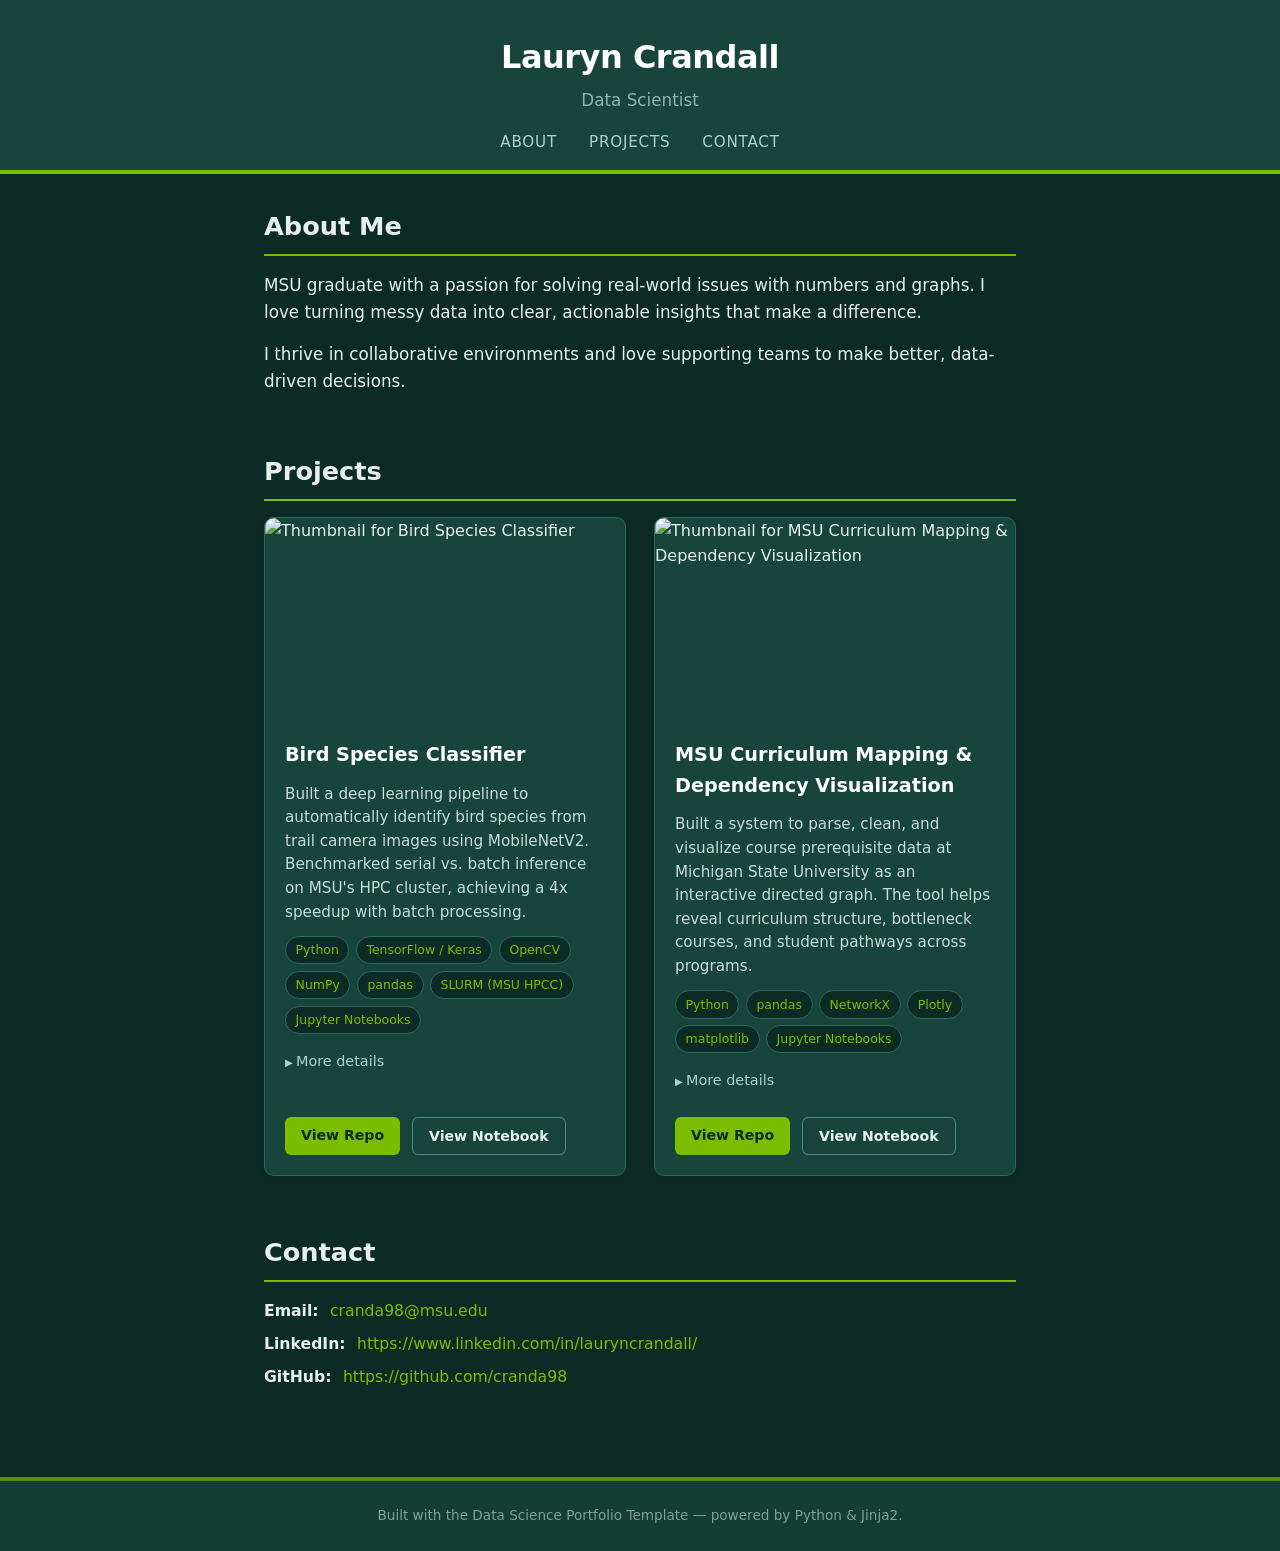
==== docs/index.html @ c3ddc367 "build site" ====
<!DOCTYPE html>
<html lang="en">
<head>
  <meta charset="UTF-8" />
  <meta name="viewport" content="width=device-width, initial-scale=1.0" />
  <title>cranda98 portfolio</title>

  <!-- Base styles always loaded -->
  <link rel="stylesheet" href="css/base.css" />

  <!-- Theme stylesheet — controlled by `theme` in portfolio_config.yaml -->
  <link rel="stylesheet" href="css/themes/msu-dark.css" />
</head>
<body>

  <!-- ===== Header ===== -->
  <header class="site-header">
    <div class="header-inner">
      <div class="header-name">Lauryn Crandall</div>
      <div class="header-tagline">Data Scientist</div>
    </div>

    <!-- Navigation bar -->
    <nav class="site-nav">
      <a href="#about">About</a>
      <a href="#projects">Projects</a>
      <a href="#contact">Contact</a>
    </nav>
  </header>

  <!-- ===== Main content (filled in by child templates) ===== -->
  <main class="site-main">
    

<!-- ===== About section ===== -->
<section id="about" class="section about-section">
  <h2>About Me</h2>
  <div class="about-text"><p>MSU graduate with a passion for solving real-world issues with numbers
and graphs. I love turning messy data into clear, actionable insights
that make a difference.</p>
<p>I thrive in collaborative environments and love supporting teams to
make better, data-driven decisions.</p></div>
</section>

<!-- ===== Projects section ===== -->
<section id="projects" class="section projects-section">
  <h2>Projects</h2>

  <div class="project-grid">
    
    <article class="project-card">

      <!-- Project thumbnail image -->
      <div class="project-image-wrapper">
        <img
          src="img/batch_vs_serial.png"
          alt="Thumbnail for Bird Species Classifier"
          class="project-image"
        />
      </div>

      <div class="project-body">
        <h3 class="project-title">Bird Species Classifier</h3>

        <!-- Short summary written for a non-expert audience -->
        <p class="project-summary">Built a deep learning pipeline to automatically identify bird species from trail camera images using MobileNetV2. Benchmarked serial vs. batch inference on MSU&#39;s HPC cluster, achieving a 4x speedup with batch processing.
</p>

        <!-- Tech stack as pill badges -->
        <div class="tech-stack">
          
          <span class="tech-badge">Python</span>
          
          <span class="tech-badge">TensorFlow / Keras</span>
          
          <span class="tech-badge">OpenCV</span>
          
          <span class="tech-badge">NumPy</span>
          
          <span class="tech-badge">pandas</span>
          
          <span class="tech-badge">SLURM (MSU HPCC)</span>
          
          <span class="tech-badge">Jupyter Notebooks</span>
          
        </div>

        <!-- Collapsible details (problem / approach / results) -->
        <details class="project-details">
          <summary>More details</summary>

          <div class="detail-block">
            <h4>Problem</h4>
            <p>Wildlife monitoring with trail cameras produces large volumes of images that are slow to label by hand. This project explored using a pre-trained CNN to automate bird species identification and evaluated how batch processing compares to serial inference when scaling to thousands of images.
</p>
          </div>

          <div class="detail-block">
            <h4>Approach</h4>
            <p>Applied MobileNetV2 (pre-trained on ImageNet) to 250 bird images. Wrote separate serial and batch inference scripts and ran both on MSU&#39;s HPCC via SLURM job scripts. Evaluated accuracy against 20 hand-labeled images and visualized performance results.
</p>
          </div>

          <div class="detail-block">
            <h4>Results &amp; Impact</h4>
            <p>Batch inference completed in 4.43s vs. 18.94s for serial — a ~4x speedup. Top-1 accuracy on labeled images was 15% exact match and 40% within genus/family, consistent with an off-the-shelf ImageNet model not fine-tuned on bird species. Identified fine-tuning on a bird-specific dataset (e.g. CUB-200) as a clear next step.
</p>
          </div>
        </details>

        <!-- Links to the GitHub repo and notebook -->
        <div class="project-links">
          
          <a href="https://github.com/cranda98/Bird-Classifier" target="_blank" rel="noopener" class="btn btn-repo">
            View Repo
          </a>
          
          
          <a href="https://github.com/cranda98/Bird-Classifier/blob/main/bird_species_classifier.ipynb" target="_blank" rel="noopener" class="btn btn-notebook">
            View Notebook
          </a>
          
        </div>
      </div>

    </article>
    
    <article class="project-card">

      <!-- Project thumbnail image -->
      <div class="project-image-wrapper">
        <img
          src="img/msu_map_graph.png"
          alt="Thumbnail for MSU Curriculum Mapping &amp; Dependency Visualization"
          class="project-image"
        />
      </div>

      <div class="project-body">
        <h3 class="project-title">MSU Curriculum Mapping &amp; Dependency Visualization</h3>

        <!-- Short summary written for a non-expert audience -->
        <p class="project-summary">Built a system to parse, clean, and visualize course prerequisite data at Michigan State University as an interactive directed graph. The tool helps reveal curriculum structure, bottleneck courses, and student pathways across programs.
</p>

        <!-- Tech stack as pill badges -->
        <div class="tech-stack">
          
          <span class="tech-badge">Python</span>
          
          <span class="tech-badge">pandas</span>
          
          <span class="tech-badge">NetworkX</span>
          
          <span class="tech-badge">Plotly</span>
          
          <span class="tech-badge">matplotlib</span>
          
          <span class="tech-badge">Jupyter Notebooks</span>
          
        </div>

        <!-- Collapsible details (problem / approach / results) -->
        <details class="project-details">
          <summary>More details</summary>

          <div class="detail-block">
            <h4>Problem</h4>
            <p>MSU&#39;s course prerequisite and co-requisite data is messy and unstructured, making it difficult to understand how courses connect across a degree program. Advisors and researchers lacked a clear visual picture of curriculum dependencies and which courses act as critical bottlenecks for students.
</p>
          </div>

          <div class="detail-block">
            <h4>Approach</h4>
            <p>Cleaned and standardized raw registrar data, then parsed prerequisite logic using regular expressions to extract structured course relationships. Constructed a directed graph with NetworkX and built both static and interactive visualizations. Developed a reusable Python API so the pipeline can be applied to any MSU major&#39;s data.
</p>
          </div>

          <div class="detail-block">
            <h4>Results &amp; Impact</h4>
            <p>Delivered a working API and interactive curriculum graph covering CNS majors, with a web-based UI prototype. The tool enables exploration of course dependency chains and DFW rate patterns across the curriculum. Project completed as a capstone collaboration with an MSU academic unit sponsor.
</p>
          </div>
        </details>

        <!-- Links to the GitHub repo and notebook -->
        <div class="project-links">
          
          <a href="https://github.com/JackRobertson77/MSU_Curriculum_Maps" target="_blank" rel="noopener" class="btn btn-repo">
            View Repo
          </a>
          
          
          <a href="https://github.com/JackRobertson77/MSU_Curriculum_Maps/blob/main/api/API_Demo.ipynb" target="_blank" rel="noopener" class="btn btn-notebook">
            View Notebook
          </a>
          
        </div>
      </div>

    </article>
    
  </div>
</section>

<!-- ===== Contact section ===== -->
<section id="contact" class="section contact-section">
  <h2>Contact</h2>
  <ul class="contact-list">
    
    <li>
      <span class="contact-label">Email:</span>
      <a href="mailto:cranda98@msu.edu">cranda98@msu.edu</a>
    </li>
    
    
    <li>
      <span class="contact-label">LinkedIn:</span>
      <a href="https://www.linkedin.com/in/lauryncrandall/" target="_blank" rel="noopener">https://www.linkedin.com/in/lauryncrandall/</a>
    </li>
    
    
    <li>
      <span class="contact-label">GitHub:</span>
      <a href="https://github.com/cranda98" target="_blank" rel="noopener">https://github.com/cranda98</a>
    </li>
    
  </ul>
</section>


  </main>

  <!-- ===== Footer ===== -->
  <footer class="site-footer">
    <p>Built with the Data Science Portfolio Template &mdash; powered by Python &amp; Jinja2.</p>
  </footer>

</body>
</html>
---- docs/css/base.css ----
/* ============================================================
   base.css  —  Layout and structure styles shared by all themes.
   Theme-specific colors (backgrounds, text, accents) live in
   static/css/themes/light.css and static/css/themes/dark.css.
   ============================================================ */

/* ----- Reset & box model ----- */
*, *::before, *::after {
  box-sizing: border-box;
  margin: 0;
  padding: 0;
}

body {
  font-family: "Segoe UI", system-ui, -apple-system, sans-serif;
  font-size: 1rem;
  line-height: 1.6;
  min-height: 100vh;
  display: flex;
  flex-direction: column;
}

a {
  text-decoration: none;
}

a:hover {
  text-decoration: underline;
}

img {
  max-width: 100%;
  display: block;
}

/* ----- Site header ----- */
.site-header {
  padding: 2rem 1.5rem 1rem;
  text-align: center;
}

.header-name {
  font-size: 2rem;
  font-weight: 700;
  letter-spacing: -0.5px;
}

.header-tagline {
  font-size: 1.05rem;
  margin-top: 0.25rem;
  opacity: 0.8;
}

/* ----- Navigation ----- */
.site-nav {
  margin-top: 1rem;
  display: flex;
  justify-content: center;
  gap: 2rem;
  font-size: 0.95rem;
  font-weight: 500;
  text-transform: uppercase;
  letter-spacing: 0.05em;
}

/* ----- Main content area ----- */
.site-main {
  flex: 1;
  max-width: 800px;
  width: 100%;
  margin: 0 auto;
  padding: 2rem 1.5rem;
}

/* ----- Generic section spacing ----- */
.section {
  margin-bottom: 3.5rem;
}

.section h2 {
  font-size: 1.6rem;
  font-weight: 700;
  margin-bottom: 1rem;
  padding-bottom: 0.4rem;
  border-bottom: 2px solid;
}

/* ----- About section ----- */
.about-text {
  font-size: 1.05rem;
}

.about-text p + p {
  margin-top: 1rem;
}

/* ----- Project grid ----- */
.project-grid {
  display: grid;
  grid-template-columns: repeat(auto-fill, minmax(340px, 1fr));
  gap: 1.75rem;
}

/* ----- Project card ----- */
.project-card {
  border-radius: 10px;
  overflow: hidden;
  display: flex;
  flex-direction: column;
  box-shadow: 0 2px 8px rgba(0, 0, 0, 0.08);
  transition: box-shadow 0.2s ease;
}

.project-card:hover {
  box-shadow: 0 4px 16px rgba(0, 0, 0, 0.14);
}

.project-image-wrapper {
  width: 100%;
  aspect-ratio: 16 / 9;
  overflow: hidden;
}

.project-image {
  width: 100%;
  height: 100%;
  object-fit: cover;
}

.project-body {
  padding: 1.25rem;
  display: flex;
  flex-direction: column;
  gap: 0.75rem;
  flex: 1;
}

.project-title {
  font-size: 1.2rem;
  font-weight: 600;
}

.project-summary {
  font-size: 0.95rem;
  line-height: 1.55;
}

/* ----- Tech stack badges ----- */
.tech-stack {
  display: flex;
  flex-wrap: wrap;
  gap: 0.4rem;
}

.tech-badge {
  font-size: 0.78rem;
  font-weight: 500;
  padding: 0.2rem 0.6rem;
  border-radius: 999px;
}

/* ----- Collapsible project details ----- */
.project-details {
  font-size: 0.9rem;
}

.project-details summary {
  cursor: pointer;
  font-weight: 500;
  padding: 0.25rem 0;
  list-style: none;
}

.project-details summary::-webkit-details-marker {
  display: none;
}

.project-details summary::before {
  content: "▶  ";
  font-size: 0.7em;
}

details[open] summary::before {
  content: "▼  ";
}

.detail-block {
  margin-top: 0.75rem;
}

.detail-block h4 {
  font-size: 0.85rem;
  text-transform: uppercase;
  letter-spacing: 0.06em;
  margin-bottom: 0.25rem;
  font-weight: 600;
}

/* ----- Project link buttons ----- */
.project-links {
  display: flex;
  gap: 0.75rem;
  margin-top: auto;
  padding-top: 0.5rem;
}

.btn {
  display: inline-block;
  padding: 0.45rem 1rem;
  border-radius: 6px;
  font-size: 0.88rem;
  font-weight: 600;
  transition: opacity 0.15s ease;
}

.btn:hover {
  opacity: 0.85;
  text-decoration: none;
}

/* ----- Contact section ----- */
.contact-list {
  list-style: none;
  display: flex;
  flex-direction: column;
  gap: 0.5rem;
  font-size: 0.98rem;
}

.contact-label {
  font-weight: 600;
  margin-right: 0.4rem;
}

/* ----- Footer ----- */
.site-footer {
  text-align: center;
  padding: 1.5rem;
  font-size: 0.85rem;
  opacity: 0.7;
}

/* ----- Responsive tweaks ----- */
@media (max-width: 500px) {
  .project-grid {
    grid-template-columns: 1fr;
  }
  .header-name {
    font-size: 1.5rem;
  }
}
---- docs/css/themes/msu-dark.css ----
/* ============================================================
   themes/msu-dark.css  —  Michigan State University dark theme.
   Colors sourced from https://brand.msu.edu/visual/color-palette

   Primary brand colors:
     Spartan Green  #18453B
     White          #FFFFFF
     Black          #000000

   Accent greens:
     Kelly Green    #008208
     Lime Green     #7BBD00
     Excellence Green #0B9A6D
     Refresh Green  #008934
   ============================================================ */

body {
  background-color: #0d2b25;
  color: #e8f0ee;
}

a {
  color: #7BBD00;
}

a:hover {
  color: #a8d933;
  text-decoration: none;
}

/* Header */
.site-header {
  background-color: #18453B;
  border-bottom: 4px solid #7BBD00;
}

.header-name {
  color: #ffffff;
}

.header-tagline {
  color: #b0cfc9;
}

.site-nav a {
  color: #b0cfc9;
}

.site-nav a:hover {
  color: #7BBD00;
}

/* Section headings */
.section h2 {
  color: #e8f0ee;
  border-color: #7BBD00;
}

/* Project card */
.project-card {
  background-color: #18453B;
  border: 1px solid #2a6b5e;
}

.project-title {
  color: #ffffff;
}

.project-summary {
  color: #c8dbd8;
}

/* Tech badges */
.tech-badge {
  background-color: #0d2b25;
  color: #7BBD00;
  border: 1px solid #2a6b5e;
}

/* Details */
.project-details {
  color: #b0cfc9;
}

.detail-block h4 {
  color: #7BBD00;
}

/* Buttons */
.btn-repo {
  background-color: #7BBD00;
  color: #0d2b25;
}

.btn-notebook {
  background-color: #18453B;
  color: #e8f0ee;
  border: 1px solid #4a9080;
}

/* Contact */
.contact-list a {
  color: #7BBD00;
}

/* Footer */
.site-footer {
  background-color: #18453B;
  border-top: 4px solid #7BBD00;
  color: #b0cfc9;
}

.site-footer a {
  color: #7BBD00;
}
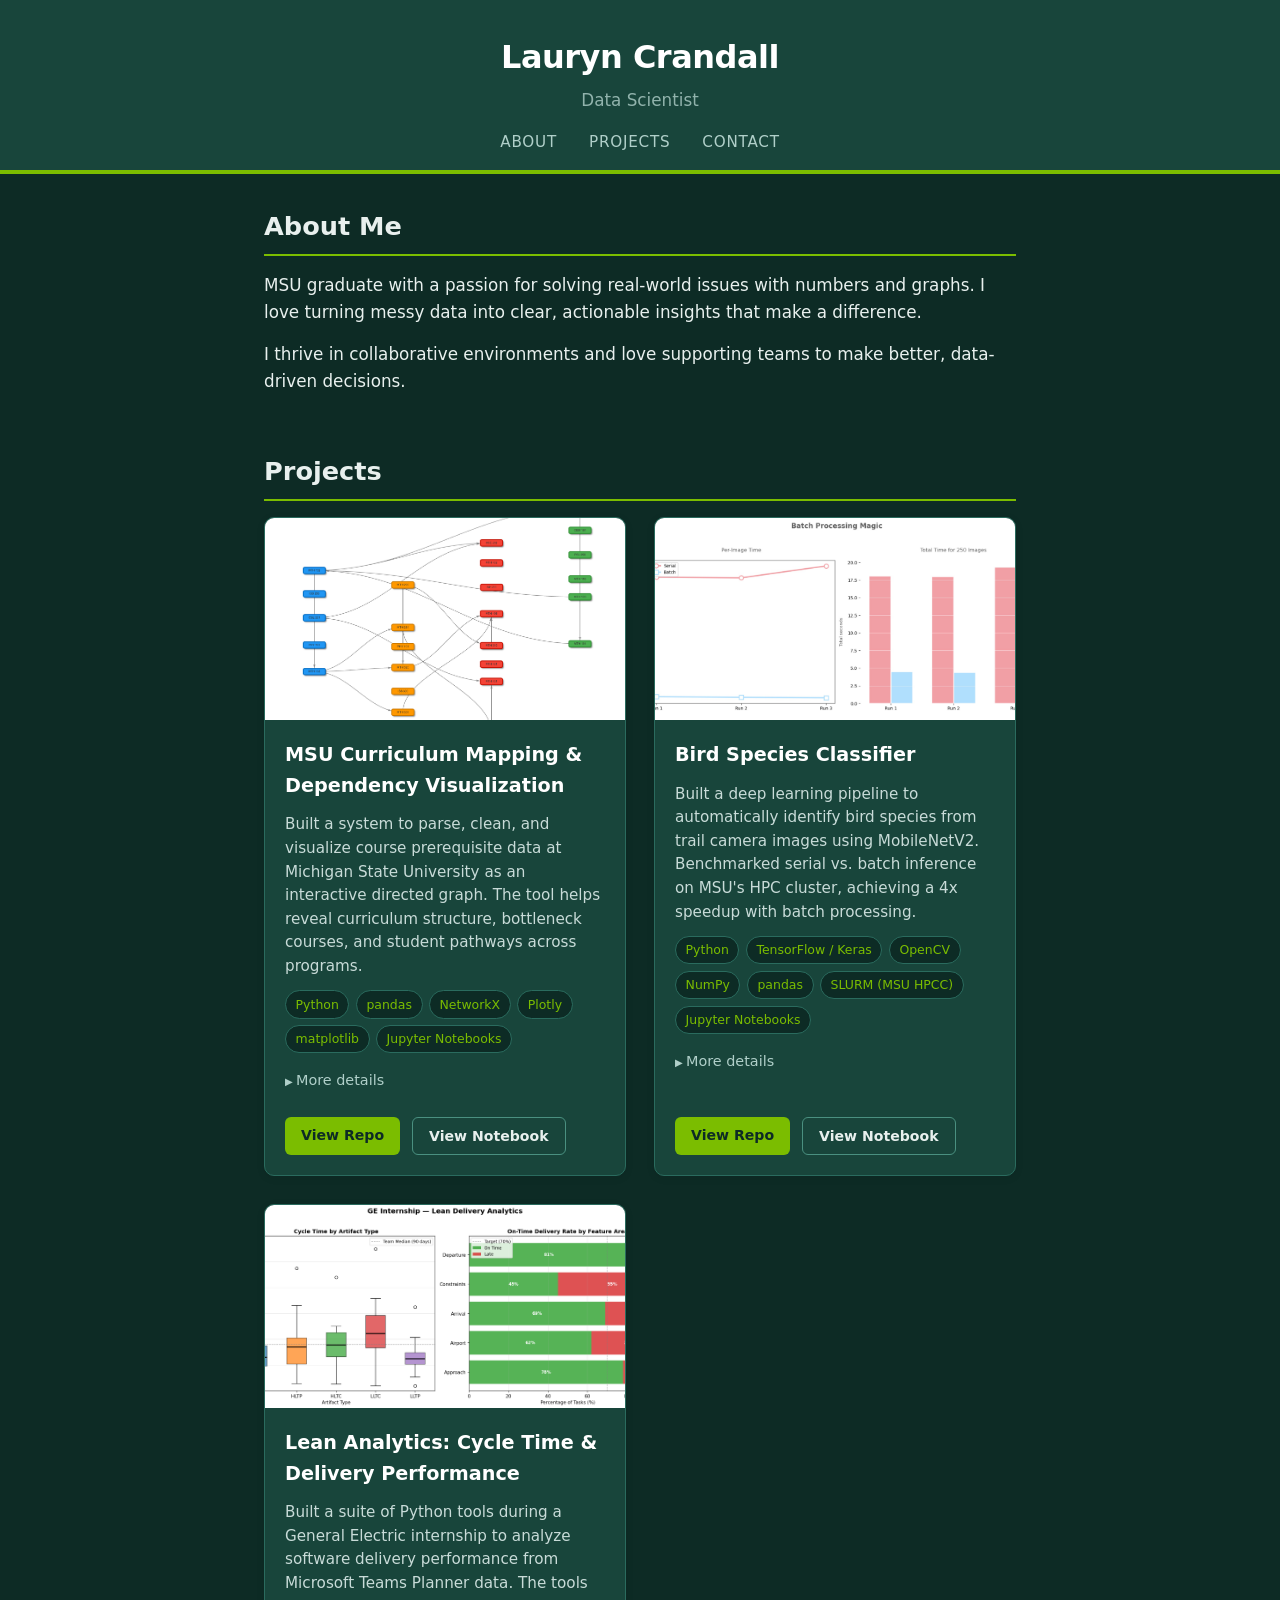
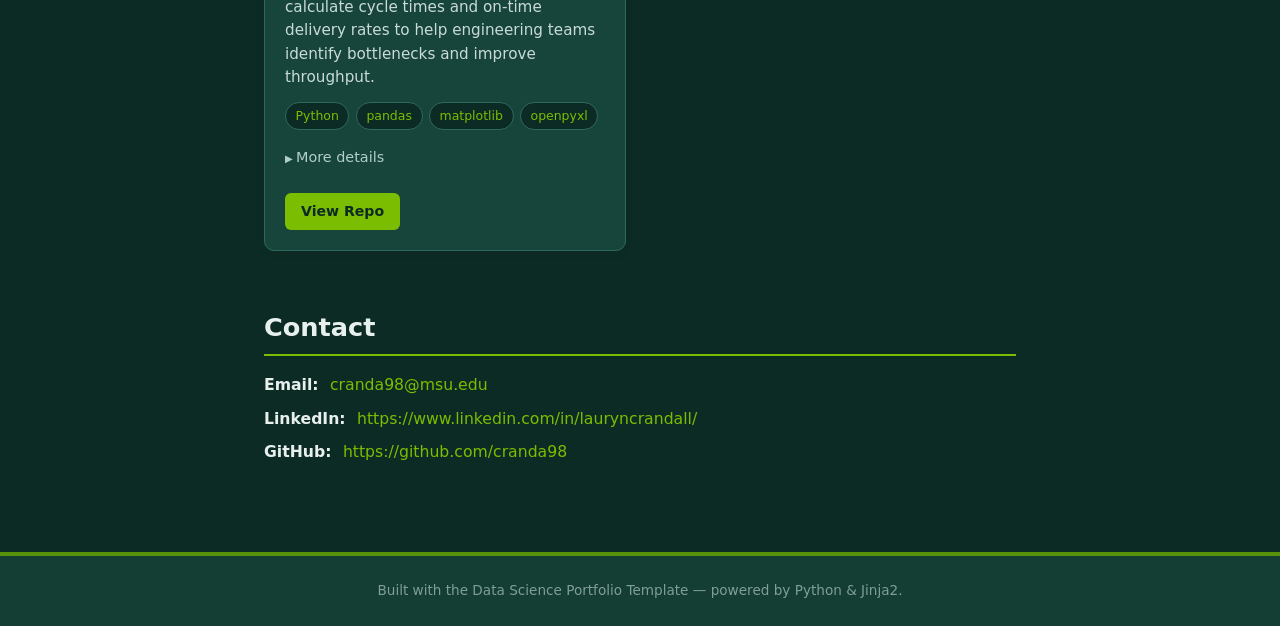
==== commit 78d512ba: "rebuild with GE internship" ====
--- a/docs/index.html
+++ b/docs/index.html
@@ -3,7 +3,7 @@
 <head>
   <meta charset="UTF-8" />
   <meta name="viewport" content="width=device-width, initial-scale=1.0" />
-  <title>cranda98 portfolio</title>
+  <title>Lauryn Crandall | Data Science Portfolio</title>
 
   <!-- Base styles always loaded -->
   <link rel="stylesheet" href="css/base.css" />
@@ -53,6 +53,81 @@
       <!-- Project thumbnail image -->
       <div class="project-image-wrapper">
         <img
+          src="img/msu_map_graph.png"
+          alt="Thumbnail for MSU Curriculum Mapping &amp; Dependency Visualization"
+          class="project-image"
+        />
+      </div>
+
+      <div class="project-body">
+        <h3 class="project-title">MSU Curriculum Mapping &amp; Dependency Visualization</h3>
+
+        <!-- Short summary written for a non-expert audience -->
+        <p class="project-summary">Built a system to parse, clean, and visualize course prerequisite data at Michigan State University as an interactive directed graph. The tool helps reveal curriculum structure, bottleneck courses, and student pathways across programs.
+</p>
+
+        <!-- Tech stack as pill badges -->
+        <div class="tech-stack">
+          
+          <span class="tech-badge">Python</span>
+          
+          <span class="tech-badge">pandas</span>
+          
+          <span class="tech-badge">NetworkX</span>
+          
+          <span class="tech-badge">Plotly</span>
+          
+          <span class="tech-badge">matplotlib</span>
+          
+          <span class="tech-badge">Jupyter Notebooks</span>
+          
+        </div>
+
+        <!-- Collapsible details (problem / approach / results) -->
+        <details class="project-details">
+          <summary>More details</summary>
+
+          <div class="detail-block">
+            <h4>Problem</h4>
+            <p>MSU&#39;s course prerequisite and co-requisite data is messy and unstructured, making it difficult to understand how courses connect across a degree program. Advisors and researchers lacked a clear visual picture of curriculum dependencies and which courses act as critical bottlenecks for students.
+</p>
+          </div>
+
+          <div class="detail-block">
+            <h4>Approach</h4>
+            <p>Cleaned and standardized raw registrar data, then parsed prerequisite logic using regular expressions to extract structured course relationships. Constructed a directed graph with NetworkX and built both static and interactive visualizations. Developed a reusable Python API so the pipeline can be applied to any MSU major&#39;s data.
+</p>
+          </div>
+
+          <div class="detail-block">
+            <h4>Results &amp; Impact</h4>
+            <p>Delivered a working API and interactive curriculum graph covering CNS majors, with a web-based UI prototype. The tool enables exploration of course dependency chains and DFW rate patterns across the curriculum. Project completed as a capstone collaboration with an MSU academic unit sponsor.
+</p>
+          </div>
+        </details>
+
+        <!-- Links to the GitHub repo and notebook -->
+        <div class="project-links">
+          
+          <a href="https://github.com/JackRobertson77/MSU_Curriculum_Maps" target="_blank" rel="noopener" class="btn btn-repo">
+            View Repo
+          </a>
+          
+          
+          <a href="https://github.com/JackRobertson77/MSU_Curriculum_Maps/blob/main/api/API_Demo.ipynb" target="_blank" rel="noopener" class="btn btn-notebook">
+            View Notebook
+          </a>
+          
+        </div>
+      </div>
+
+    </article>
+    
+    <article class="project-card">
+
+      <!-- Project thumbnail image -->
+      <div class="project-image-wrapper">
+        <img
           src="img/batch_vs_serial.png"
           alt="Thumbnail for Bird Species Classifier"
           class="project-image"
@@ -130,17 +205,17 @@
       <!-- Project thumbnail image -->
       <div class="project-image-wrapper">
         <img
-          src="img/msu_map_graph.png"
-          alt="Thumbnail for MSU Curriculum Mapping &amp; Dependency Visualization"
+          src="img/ge_analytics_dashboard.png"
+          alt="Thumbnail for Lean Analytics: Cycle Time &amp; Delivery Performance"
           class="project-image"
         />
       </div>
 
       <div class="project-body">
-        <h3 class="project-title">MSU Curriculum Mapping &amp; Dependency Visualization</h3>
+        <h3 class="project-title">Lean Analytics: Cycle Time &amp; Delivery Performance</h3>
 
         <!-- Short summary written for a non-expert audience -->
-        <p class="project-summary">Built a system to parse, clean, and visualize course prerequisite data at Michigan State University as an interactive directed graph. The tool helps reveal curriculum structure, bottleneck courses, and student pathways across programs.
+        <p class="project-summary">Built a suite of Python tools during a General Electric internship to analyze software delivery performance from Microsoft Teams Planner data. The tools calculate cycle times and on-time delivery rates to help engineering teams identify bottlenecks and improve throughput.
 </p>
 
         <!-- Tech stack as pill badges -->
@@ -150,13 +225,9 @@
           
           <span class="tech-badge">pandas</span>
           
-          <span class="tech-badge">NetworkX</span>
-          
-          <span class="tech-badge">Plotly</span>
-          
           <span class="tech-badge">matplotlib</span>
           
-          <span class="tech-badge">Jupyter Notebooks</span>
+          <span class="tech-badge">openpyxl</span>
           
         </div>
 
@@ -166,19 +237,19 @@
 
           <div class="detail-block">
             <h4>Problem</h4>
-            <p>MSU&#39;s course prerequisite and co-requisite data is messy and unstructured, making it difficult to understand how courses connect across a degree program. Advisors and researchers lacked a clear visual picture of curriculum dependencies and which courses act as critical bottlenecks for students.
+            <p>GE engineering teams tracked tasks in Microsoft Teams Planner but had no easy way to extract lean metrics like cycle time or delivery delta from the raw export data. Without visibility into these numbers, teams struggled to identify bottlenecks during retrospectives.
 </p>
           </div>
 
           <div class="detail-block">
             <h4>Approach</h4>
-            <p>Cleaned and standardized raw registrar data, then parsed prerequisite logic using regular expressions to extract structured course relationships. Constructed a directed graph with NetworkX and built both static and interactive visualizations. Developed a reusable Python API so the pipeline can be applied to any MSU major&#39;s data.
+            <p>Wrote scripts to ingest Teams Planner Excel exports and calculate cycle times for completed and in-progress tasks. Built a 3-pass deduplication algorithm to correctly match tasks across bucket transitions. Generated per-artifact and per-feature delivery charts, plus weekly stacked bar charts of on-time vs. late completions.
 </p>
           </div>
 
           <div class="detail-block">
             <h4>Results &amp; Impact</h4>
-            <p>Delivered a working API and interactive curriculum graph covering CNS majors, with a web-based UI prototype. The tool enables exploration of course dependency chains and DFW rate patterns across the curriculum. Project completed as a capstone collaboration with an MSU academic unit sponsor.
+            <p>Delivered visualizations and metrics used directly in engineering team retrospectives at GE. Tools were refactored post-internship for portability — hardcoded paths replaced with CLI arguments and logic modularized for reuse across any Teams Planner export.
 </p>
           </div>
         </details>
@@ -186,14 +257,10 @@
         <!-- Links to the GitHub repo and notebook -->
         <div class="project-links">
           
-          <a href="https://github.com/JackRobertson77/MSU_Curriculum_Maps" target="_blank" rel="noopener" class="btn btn-repo">
+          <a href="https://github.com/cranda98/GE_Internship" target="_blank" rel="noopener" class="btn btn-repo">
             View Repo
           </a>
           
-          
-          <a href="https://github.com/JackRobertson77/MSU_Curriculum_Maps/blob/main/api/API_Demo.ipynb" target="_blank" rel="noopener" class="btn btn-notebook">
-            View Notebook
-          </a>
           
         </div>
       </div>
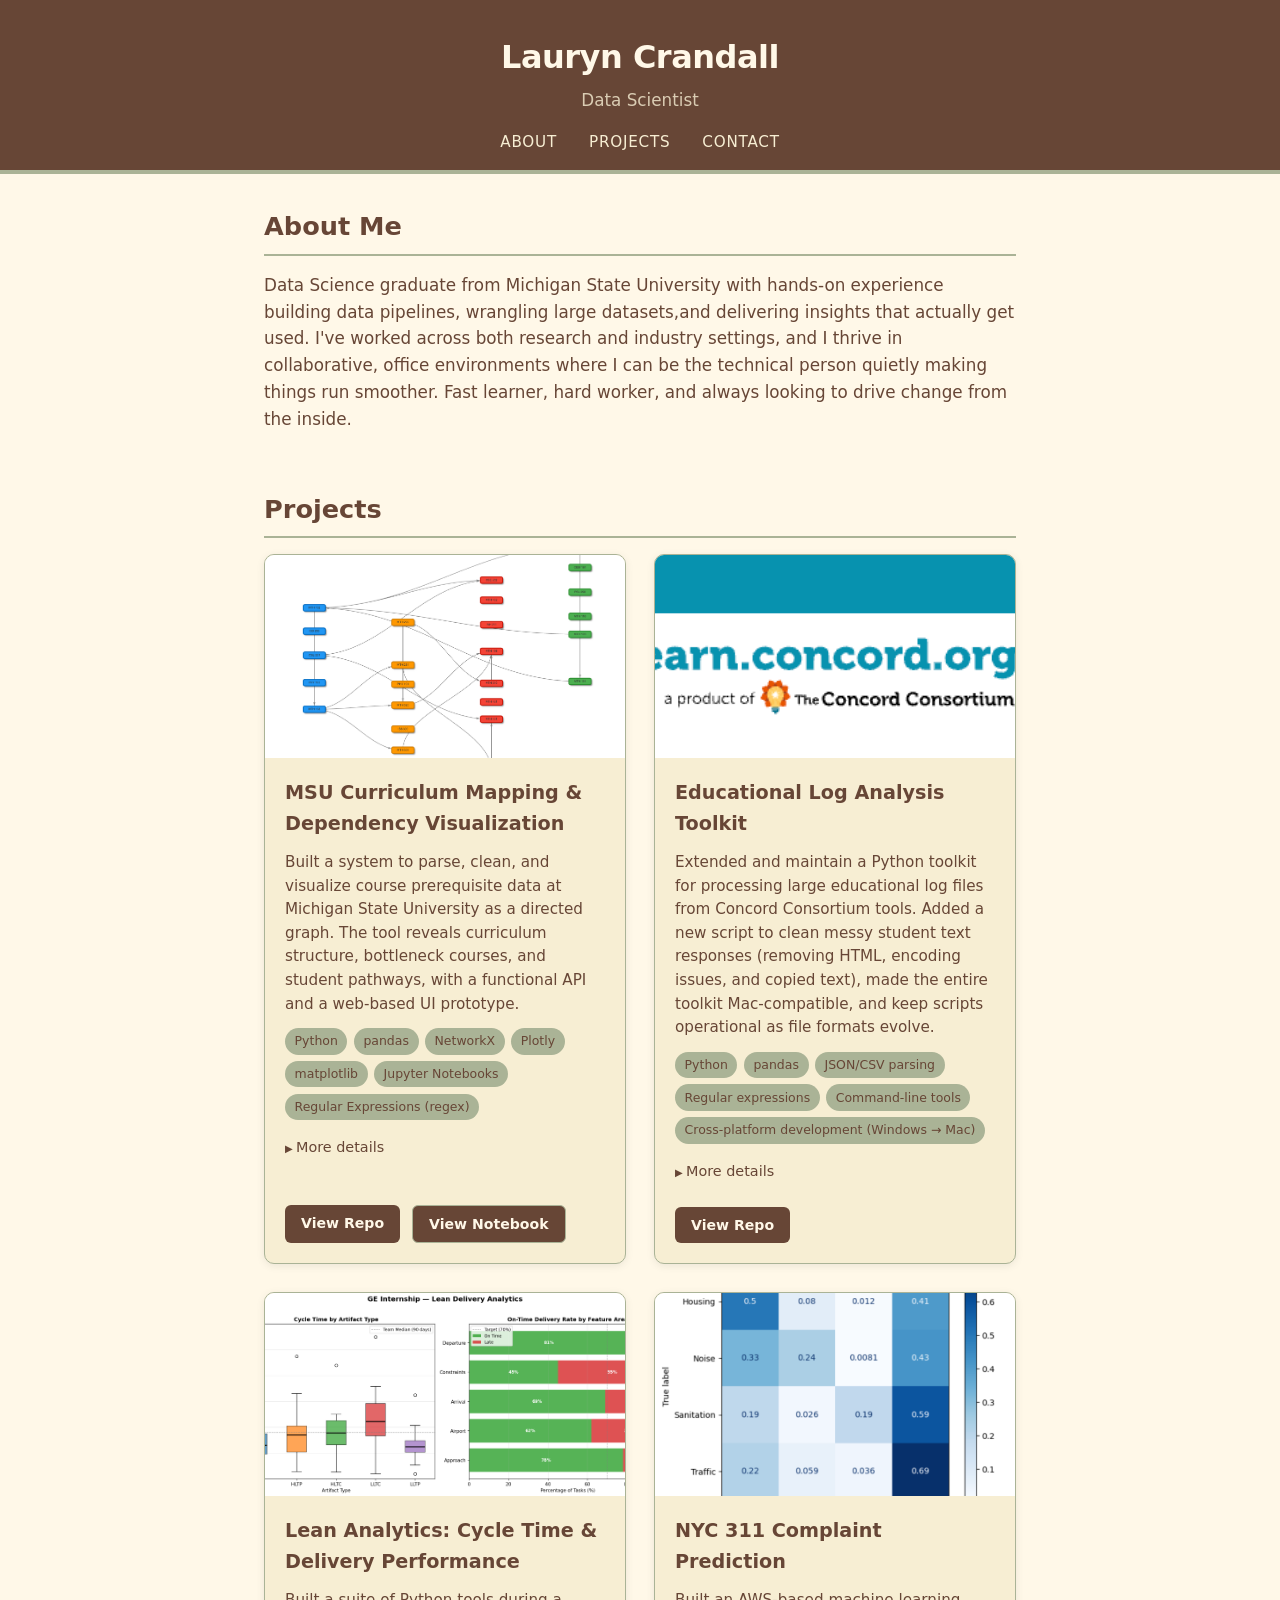
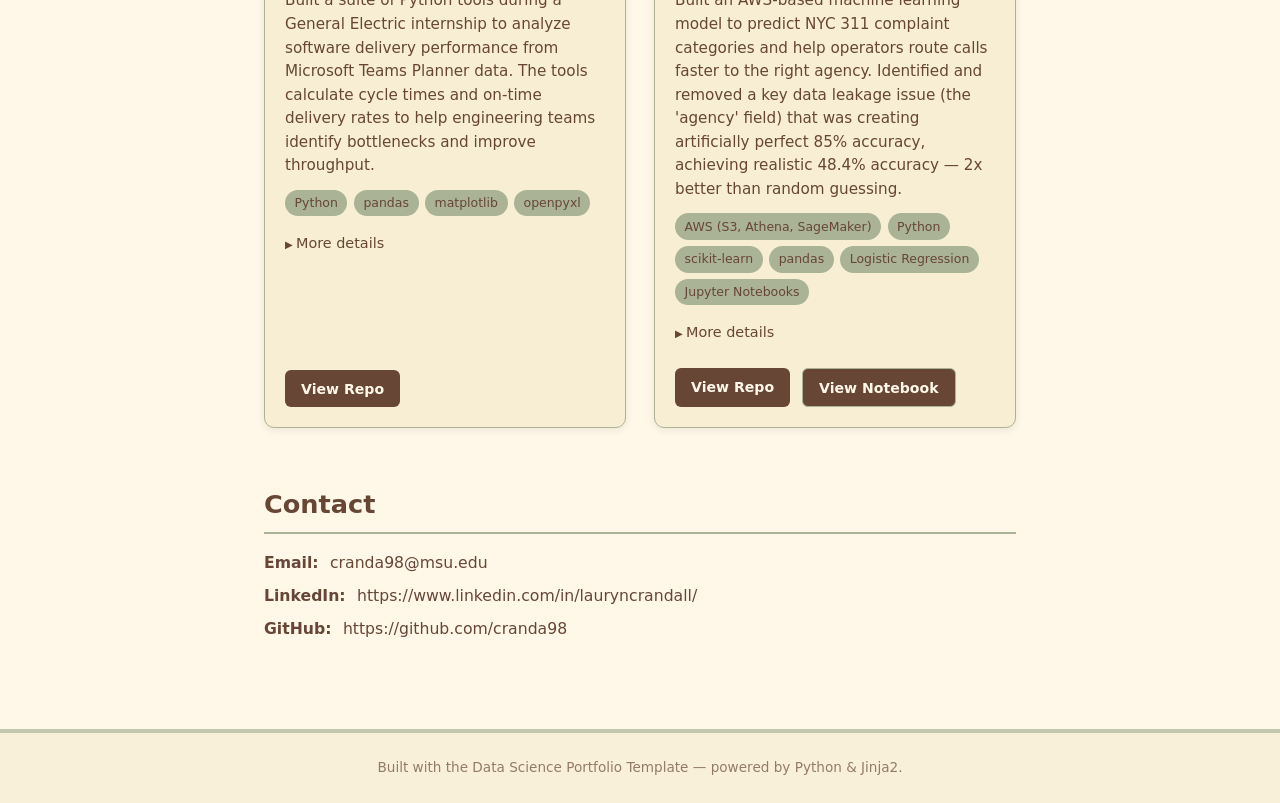
==== commit 2da3807b: "Add AWS and Concord projects, update portfolio content" ====
--- a/docs/index.html
+++ b/docs/index.html
@@ -9,7 +9,7 @@
   <link rel="stylesheet" href="css/base.css" />
 
   <!-- Theme stylesheet — controlled by `theme` in portfolio_config.yaml -->
-  <link rel="stylesheet" href="css/themes/msu-dark.css" />
+  <link rel="stylesheet" href="css/themes/earthy.css" />
 </head>
 <body>
 
@@ -35,11 +35,10 @@
 <!-- ===== About section ===== -->
 <section id="about" class="section about-section">
   <h2>About Me</h2>
-  <div class="about-text"><p>MSU graduate with a passion for solving real-world issues with numbers
-and graphs. I love turning messy data into clear, actionable insights
-that make a difference.</p>
-<p>I thrive in collaborative environments and love supporting teams to
-make better, data-driven decisions.</p></div>
+  <div class="about-text"><p>Data Science graduate from Michigan State University with hands-on experience building data pipelines, 
+wrangling large datasets,and delivering insights that actually get used. I've worked across both 
+research and industry settings, and I thrive in collaborative, office environments where I can be 
+the technical person quietly making things run smoother. Fast learner, hard worker, and always looking to drive change from the inside.</p></div>
 </section>
 
 <!-- ===== Projects section ===== -->
@@ -63,7 +62,7 @@
         <h3 class="project-title">MSU Curriculum Mapping &amp; Dependency Visualization</h3>
 
         <!-- Short summary written for a non-expert audience -->
-        <p class="project-summary">Built a system to parse, clean, and visualize course prerequisite data at Michigan State University as an interactive directed graph. The tool helps reveal curriculum structure, bottleneck courses, and student pathways across programs.
+        <p class="project-summary">Built a system to parse, clean, and visualize course prerequisite data at Michigan State University as a directed graph. The tool reveals curriculum structure, bottleneck courses, and student pathways, with a functional API and a web-based UI prototype.
 </p>
 
         <!-- Tech stack as pill badges -->
@@ -80,6 +79,8 @@
           <span class="tech-badge">matplotlib</span>
           
           <span class="tech-badge">Jupyter Notebooks</span>
+          
+          <span class="tech-badge">Regular Expressions (regex)</span>
           
         </div>
 
@@ -89,19 +90,19 @@
 
           <div class="detail-block">
             <h4>Problem</h4>
-            <p>MSU&#39;s course prerequisite and co-requisite data is messy and unstructured, making it difficult to understand how courses connect across a degree program. Advisors and researchers lacked a clear visual picture of curriculum dependencies and which courses act as critical bottlenecks for students.
+            <p>MSU&#39;s raw course prerequisite data is messy and unstructured, making it difficult to understand how courses connect across a degree program. Advisors and researchers lacked a clear way to visualize dependencies or identify critical bottleneck courses affecting student progress.
 </p>
           </div>
 
           <div class="detail-block">
             <h4>Approach</h4>
-            <p>Cleaned and standardized raw registrar data, then parsed prerequisite logic using regular expressions to extract structured course relationships. Constructed a directed graph with NetworkX and built both static and interactive visualizations. Developed a reusable Python API so the pipeline can be applied to any MSU major&#39;s data.
+            <p>Cleaned and standardized raw registrar data, then parsed prerequisite logic using regular expressions to extract structured relationships. Built a directed graph with NetworkX and created both static and interactive visualizations with Plotly. Developed a reusable Python API (demonstrated in `api/API_Demo.ipynb`) and a web-based UI prototype in the `webapi/` folder, so the pipeline can be applied to any MSU major.
 </p>
           </div>
 
           <div class="detail-block">
             <h4>Results &amp; Impact</h4>
-            <p>Delivered a working API and interactive curriculum graph covering CNS majors, with a web-based UI prototype. The tool enables exploration of course dependency chains and DFW rate patterns across the curriculum. Project completed as a capstone collaboration with an MSU academic unit sponsor.
+            <p>Delivered a working API and interactive curriculum graph covering CNS majors, with a prototype web UI for broader exploration. The tool enables analysis of course dependency chains and DFW rate patterns. Completed as a team capstone project with an MSU academic unit sponsor, with all code and reproducibility steps documented in the repository.
 </p>
           </div>
         </details>
@@ -128,17 +129,17 @@
       <!-- Project thumbnail image -->
       <div class="project-image-wrapper">
         <img
-          src="img/batch_vs_serial.png"
-          alt="Thumbnail for Bird Species Classifier"
+          src="img/concord.png"
+          alt="Thumbnail for Educational Log Analysis Toolkit"
           class="project-image"
         />
       </div>
 
       <div class="project-body">
-        <h3 class="project-title">Bird Species Classifier</h3>
+        <h3 class="project-title">Educational Log Analysis Toolkit</h3>
 
         <!-- Short summary written for a non-expert audience -->
-        <p class="project-summary">Built a deep learning pipeline to automatically identify bird species from trail camera images using MobileNetV2. Benchmarked serial vs. batch inference on MSU&#39;s HPC cluster, achieving a 4x speedup with batch processing.
+        <p class="project-summary">Extended and maintain a Python toolkit for processing large educational log files from Concord Consortium tools. Added a new script to clean messy student text responses (removing HTML, encoding issues, and copied text), made the entire toolkit Mac-compatible, and keep scripts operational as file formats evolve.
 </p>
 
         <!-- Tech stack as pill badges -->
@@ -146,17 +147,15 @@
           
           <span class="tech-badge">Python</span>
           
-          <span class="tech-badge">TensorFlow / Keras</span>
-          
-          <span class="tech-badge">OpenCV</span>
-          
-          <span class="tech-badge">NumPy</span>
-          
           <span class="tech-badge">pandas</span>
           
-          <span class="tech-badge">SLURM (MSU HPCC)</span>
-          
-          <span class="tech-badge">Jupyter Notebooks</span>
+          <span class="tech-badge">JSON/CSV parsing</span>
+          
+          <span class="tech-badge">Regular expressions</span>
+          
+          <span class="tech-badge">Command-line tools</span>
+          
+          <span class="tech-badge">Cross-platform development (Windows → Mac)</span>
           
         </div>
 
@@ -166,19 +165,19 @@
 
           <div class="detail-block">
             <h4>Problem</h4>
-            <p>Wildlife monitoring with trail cameras produces large volumes of images that are slow to label by hand. This project explored using a pre-trained CNN to automate bird species identification and evaluated how batch processing compares to serial inference when scaling to thousands of images.
+            <p>Educational platforms generate messy log files with nested JSON and unreadable student text responses (encoding errors, HTML tags, copied content). The existing toolkit was Windows-only and lacked text cleaning. Researchers needed a cross-platform solution to analyze genuine student writing.
 </p>
           </div>
 
           <div class="detail-block">
             <h4>Approach</h4>
-            <p>Applied MobileNetV2 (pre-trained on ImageNet) to 250 bird images. Wrote separate serial and batch inference scripts and ran both on MSU&#39;s HPCC via SLURM job scripts. Evaluated accuracy against 20 hand-labeled images and visualized performance results.
+            <p>Extended the existing Python toolkit by adding a student text response cleaner that detects and strips copied text from shared classroom tiles, removes HTML formatting, and normalizes encoding. Ported the entire toolkit from Windows-only to Mac-compatible. Maintain all scripts (date analysis, file splitting, JSON extraction, de-identification) to handle schema changes over multiple semesters.
 </p>
           </div>
 
           <div class="detail-block">
             <h4>Results &amp; Impact</h4>
-            <p>Batch inference completed in 4.43s vs. 18.94s for serial — a ~4x speedup. Top-1 accuracy on labeled images was 15% exact match and 40% within genus/family, consistent with an off-the-shelf ImageNet model not fine-tuned on bird species. Identified fine-tuning on a bird-specific dataset (e.g. CUB-200) as a clear next step.
+            <p>The text cleaner now automatically processes 100,000+ record datasets, outputting separate files for original vs. total student writing. Mac compatibility expanded the toolkit&#39;s user base to the whole research team. Maintained ~4x speedup over manual processing while enabling privacy-compliant data sharing.
 </p>
           </div>
         </details>
@@ -186,14 +185,10 @@
         <!-- Links to the GitHub repo and notebook -->
         <div class="project-links">
           
-          <a href="https://github.com/cranda98/Bird-Classifier" target="_blank" rel="noopener" class="btn btn-repo">
+          <a href="https://github.com/cranda98/log-analysis-scripts" target="_blank" rel="noopener" class="btn btn-repo">
             View Repo
           </a>
           
-          
-          <a href="https://github.com/cranda98/Bird-Classifier/blob/main/bird_species_classifier.ipynb" target="_blank" rel="noopener" class="btn btn-notebook">
-            View Notebook
-          </a>
           
         </div>
       </div>
@@ -267,6 +262,81 @@
 
     </article>
     
+    <article class="project-card">
+
+      <!-- Project thumbnail image -->
+      <div class="project-image-wrapper">
+        <img
+          src="img/matrix.png"
+          alt="Thumbnail for NYC 311 Complaint Prediction"
+          class="project-image"
+        />
+      </div>
+
+      <div class="project-body">
+        <h3 class="project-title">NYC 311 Complaint Prediction</h3>
+
+        <!-- Short summary written for a non-expert audience -->
+        <p class="project-summary">Built an AWS-based machine learning model to predict NYC 311 complaint categories and help operators route calls faster to the right agency. Identified and removed a key data leakage issue (the &#39;agency&#39; field) that was creating artificially perfect 85% accuracy, achieving realistic 48.4% accuracy — 2x better than random guessing.
+</p>
+
+        <!-- Tech stack as pill badges -->
+        <div class="tech-stack">
+          
+          <span class="tech-badge">AWS (S3, Athena, SageMaker)</span>
+          
+          <span class="tech-badge">Python</span>
+          
+          <span class="tech-badge">scikit-learn</span>
+          
+          <span class="tech-badge">pandas</span>
+          
+          <span class="tech-badge">Logistic Regression</span>
+          
+          <span class="tech-badge">Jupyter Notebooks</span>
+          
+        </div>
+
+        <!-- Collapsible details (problem / approach / results) -->
+        <details class="project-details">
+          <summary>More details</summary>
+
+          <div class="detail-block">
+            <h4>Problem</h4>
+            <p>NYC 311 operators receive thousands of calls daily and must manually determine which agency should handle each complaint (NYPD, HPD, DSNY, etc.). This manual routing takes time and leads to misrouting, especially for overnight calls when fewer staff are available.
+</p>
+          </div>
+
+          <div class="detail-block">
+            <h4>Approach</h4>
+            <p>Loaded 157,000+ 311 service requests from AWS S3 using a boto3 pipeline. Preprocessed data with pandas and scikit-learn, encoding categorical variables and scaling numerical features. Trained a multiclass Logistic Regression baseline model. Discovered that including the &#39;agency&#39; column created unrealistic 85% accuracy (model was memorizing that HPD = Housing, DSNY = Sanitation), so removed it for realistic real-world predictions. Evaluated with accuracy, precision, recall, and confusion matrix.
+</p>
+          </div>
+
+          <div class="detail-block">
+            <h4>Results &amp; Impact</h4>
+            <p>Final model achieves 48.4% accuracy without agency — 2x better than random guessing (25%). Correctly identifies Housing as the top complaint at 2am in residential Bronx zip codes (249 calls), directly answering the stakeholder&#39;s routing question. The model demonstrates that pure time/location data can provide useful routing suggestions even without knowing the agency upfront.
+</p>
+          </div>
+        </details>
+
+        <!-- Links to the GitHub repo and notebook -->
+        <div class="project-links">
+          
+          <a href="https://github.com/cranda98/aws-nyc311-cranda98" target="_blank" rel="noopener" class="btn btn-repo">
+            View Repo
+          </a>
+          
+          
+          <a href="https://github.com/cranda98/aws-nyc311-cranda98/blob/main/notebook/modeling_train_and_eval.ipynb" target="_blank" rel="noopener" class="btn btn-notebook">
+            View Notebook
+          </a>
+          
+        </div>
+      </div>
+
+    </article>
+    
   </div>
 </section>
 
--- a/docs/css/themes/earthy.css
+++ b/docs/css/themes/earthy.css
@@ -0,0 +1,108 @@
+/* ============================================================
+   themes/earthy.css  —  Warm earthy color palette.
+
+   Palette:
+     Cream (background)        #FFF8E8
+     Warm tan (card/section)   #F7EED3
+     Sage green (accent)       #AAB396
+     Dark brown (text/buttons) #674636
+   ============================================================ */
+
+body {
+  background-color: #FFF8E8;
+  color: #674636;
+}
+
+a {
+  color: #674636;
+}
+
+a:hover {
+  color: #AAB396;
+  text-decoration: none;
+}
+
+/* Header */
+.site-header {
+  background-color: #674636;
+  border-bottom: 4px solid #AAB396;
+}
+
+.header-name {
+  color: #FFF8E8;
+}
+
+.header-tagline {
+  color: #F7EED3;
+}
+
+.site-nav a {
+  color: #F7EED3;
+}
+
+.site-nav a:hover {
+  color: #AAB396;
+}
+
+/* Section headings */
+.section h2 {
+  color: #674636;
+  border-color: #AAB396;
+}
+
+/* Project card */
+.project-card {
+  background-color: #F7EED3;
+  border: 1px solid #AAB396;
+}
+
+.project-title {
+  color: #674636;
+}
+
+.project-summary {
+  color: #674636;
+}
+
+/* Tech badges */
+.tech-badge {
+  background-color: #AAB396;
+  color: #674636;
+}
+
+/* Details */
+.project-details {
+  color: #674636;
+}
+
+.detail-block h4 {
+  color: #674636;
+}
+
+/* Buttons */
+.btn-repo {
+  background-color: #674636;
+  color: #FFF8E8;
+}
+
+.btn-notebook {
+  background-color: #674636;
+  color: #FFF8E8;
+  border: 1px solid #AAB396;
+}
+
+/* Contact */
+.contact-list a {
+  color: #674636;
+}
+
+/* Footer */
+.site-footer {
+  background-color: #F7EED3;
+  border-top: 4px solid #AAB396;
+  color: #674636;
+}
+
+.site-footer a {
+  color: #674636;
+}
